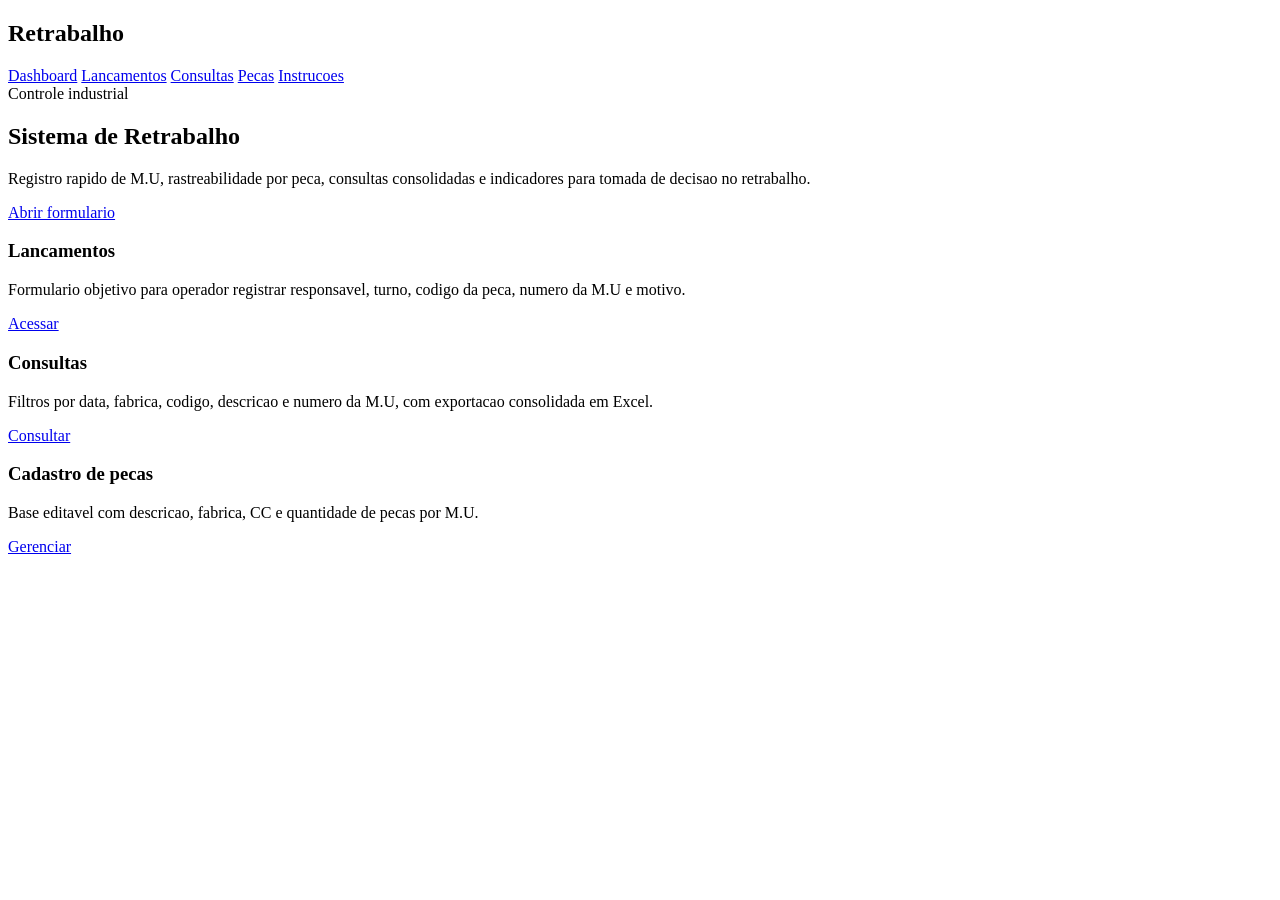
==== index.html @ 372acd65 "Create index.html" ====
<!DOCTYPE html>
<html lang="pt-BR">
<head>
    <meta charset="UTF-8">
    <meta name="viewport" content="width=device-width, initial-scale=1.0">
    <title>Sistema de Retrabalho</title>
    <link rel="stylesheet" href="css/estilo.css">
</head>
<body class="home-page">
<div class="container">
    <aside class="sidebar">
        <h2>Retrabalho</h2>
        <a href="dashboard.html">Dashboard</a>
        <a href="lancamentos.html">Lancamentos</a>
        <a href="consultas.html">Consultas</a>
        <a href="pecas.html">Pecas</a>
        <a href="instrucoes.html">Instrucoes</a>
    </aside>

    <main class="conteudo">
        <section class="home-hero">
            <div>
                <span class="eyebrow">Controle industrial</span>
                <h1>Sistema de Retrabalho</h1>
                <p>Registro rapido de M.U, rastreabilidade por peca, consultas consolidadas e indicadores para tomada de decisao no retrabalho.</p>
            </div>
            <a class="btn-link" href="lancamentos.html">Abrir formulario</a>
        </section>

        <section class="cards-home">
            <article class="card-home">
                <h3>Lancamentos</h3>
                <p>Formulario objetivo para operador registrar responsavel, turno, codigo da peca, numero da M.U e motivo.</p>
                <a href="lancamentos.html">Acessar</a>
            </article>

            <article class="card-home">
                <h3>Consultas</h3>
                <p>Filtros por data, fabrica, codigo, descricao e numero da M.U, com exportacao consolidada em Excel.</p>
                <a href="consultas.html">Consultar</a>
            </article>

            <article class="card-home">
                <h3>Cadastro de pecas</h3>
                <p>Base editavel com descricao, fabrica, CC e quantidade de pecas por M.U.</p>
                <a href="pecas.html">Gerenciar</a>
            </article>
        </section>
    </main>
</div>
<script src="js/app.js"></script>
</body>
</html>
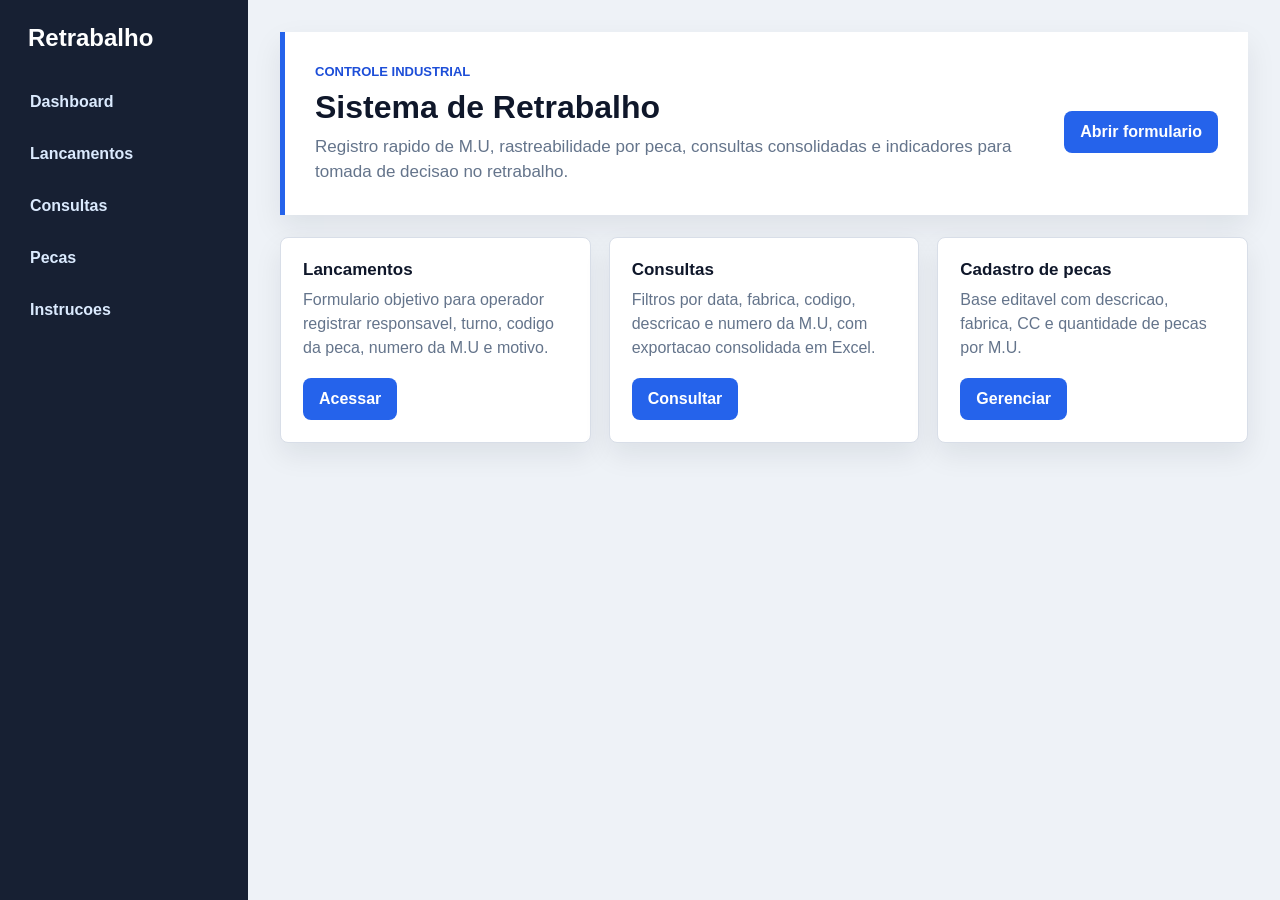
==== commit 128b31f9: "Update index.html" ====
--- a/index.html
+++ b/index.html
@@ -4,7 +4,7 @@
     <meta charset="UTF-8">
     <meta name="viewport" content="width=device-width, initial-scale=1.0">
     <title>Sistema de Retrabalho</title>
-    <link rel="stylesheet" href="css/estilo.css">
+    <link rel="stylesheet" href="estilo.css">
 </head>
 <body class="home-page">
 <div class="container">
--- a/estilo.css
+++ b/estilo.css
@@ -0,0 +1,500 @@
+* {
+    box-sizing: border-box;
+    margin: 0;
+    padding: 0;
+}
+
+:root {
+    --bg: #eef2f7;
+    --surface: #ffffff;
+    --surface-muted: #f8fafc;
+    --sidebar: #172033;
+    --sidebar-hover: #22314d;
+    --text: #0f172a;
+    --muted: #64748b;
+    --border: #d8dee8;
+    --primary: #2563eb;
+    --primary-dark: #1d4ed8;
+    --success: #16a34a;
+    --warning: #f59e0b;
+    --danger: #dc2626;
+    --shadow: 0 12px 28px rgba(15, 23, 42, 0.08);
+}
+
+body {
+    min-height: 100vh;
+    background: var(--bg);
+    color: var(--text);
+    font-family: "Segoe UI", Arial, sans-serif;
+}
+
+.container {
+    display: flex;
+    min-height: 100vh;
+}
+
+.sidebar {
+    position: sticky;
+    top: 0;
+    width: 248px;
+    height: 100vh;
+    padding: 24px 18px;
+    background: var(--sidebar);
+    color: #fff;
+}
+
+.sidebar h2 {
+    margin-bottom: 28px;
+    padding: 0 10px;
+    font-size: 24px;
+    letter-spacing: 0;
+}
+
+.sidebar a {
+    display: flex;
+    align-items: center;
+    min-height: 44px;
+    margin-bottom: 8px;
+    padding: 11px 12px;
+    border-radius: 8px;
+    color: #dbeafe;
+    text-decoration: none;
+    font-weight: 650;
+}
+
+.sidebar a:hover,
+.sidebar a.ativo {
+    background: var(--sidebar-hover);
+    color: #fff;
+}
+
+.conteudo {
+    flex: 1;
+    width: calc(100% - 248px);
+    padding: 32px;
+}
+
+.titulo-pagina {
+    margin-bottom: 20px;
+}
+
+h1 {
+    margin-bottom: 8px;
+    font-size: 32px;
+    line-height: 1.15;
+    letter-spacing: 0;
+}
+
+h2 {
+    margin-bottom: 18px;
+    font-size: 20px;
+}
+
+h3 {
+    margin-bottom: 8px;
+    font-size: 17px;
+}
+
+p {
+    color: var(--muted);
+    line-height: 1.5;
+}
+
+.card {
+    margin-bottom: 20px;
+    padding: 22px;
+    border: 1px solid var(--border);
+    border-radius: 8px;
+    background: var(--surface);
+    box-shadow: var(--shadow);
+}
+
+.home-hero {
+    display: flex;
+    align-items: center;
+    justify-content: space-between;
+    gap: 24px;
+    margin-bottom: 22px;
+    padding: 30px;
+    border-left: 5px solid var(--primary);
+    background: var(--surface);
+    box-shadow: var(--shadow);
+}
+
+.home-hero p {
+    max-width: 720px;
+    font-size: 17px;
+}
+
+.eyebrow {
+    display: inline-block;
+    margin-bottom: 10px;
+    color: var(--primary-dark);
+    font-size: 13px;
+    font-weight: 750;
+    text-transform: uppercase;
+}
+
+.cards-home,
+.cards {
+    display: grid;
+    grid-template-columns: repeat(3, minmax(0, 1fr));
+    gap: 18px;
+}
+
+.cards {
+    grid-template-columns: repeat(4, minmax(0, 1fr));
+    margin-bottom: 20px;
+}
+
+.card-home,
+.dashboard-card {
+    min-height: 150px;
+    padding: 22px;
+    border: 1px solid var(--border);
+    border-radius: 8px;
+    background: var(--surface);
+    box-shadow: var(--shadow);
+}
+
+.dashboard-card h3 {
+    color: var(--muted);
+    font-size: 14px;
+    text-transform: uppercase;
+}
+
+.dashboard-card h2 {
+    margin: 10px 0 0;
+    font-size: 34px;
+}
+
+.card-home a,
+.btn-link {
+    display: inline-flex;
+    align-items: center;
+    justify-content: center;
+    min-height: 42px;
+    margin-top: 18px;
+    padding: 10px 16px;
+    border-radius: 8px;
+    background: var(--primary);
+    color: #fff;
+    font-weight: 700;
+    text-decoration: none;
+}
+
+.card-home a:hover,
+.btn-link:hover {
+    background: var(--primary-dark);
+}
+
+label {
+    display: block;
+    margin-bottom: 6px;
+    color: #334155;
+    font-size: 14px;
+    font-weight: 700;
+}
+
+input,
+select,
+textarea {
+    width: 100%;
+    min-height: 42px;
+    margin-bottom: 14px;
+    padding: 10px 12px;
+    border: 1px solid var(--border);
+    border-radius: 8px;
+    background: #fff;
+    color: var(--text);
+    font: inherit;
+}
+
+textarea {
+    min-height: 92px;
+    resize: vertical;
+}
+
+input:focus,
+select:focus,
+textarea:focus {
+    border-color: var(--primary);
+    outline: 3px solid rgba(37, 99, 235, 0.15);
+}
+
+input[readonly] {
+    background: var(--surface-muted);
+    color: #475569;
+}
+
+.form-grid,
+.filtros-grid {
+    display: grid;
+    grid-template-columns: repeat(3, minmax(0, 1fr));
+    gap: 12px 16px;
+}
+
+.span-2 {
+    grid-column: span 2;
+}
+
+.span-3 {
+    grid-column: span 3;
+}
+
+.acoes-form {
+    display: flex;
+    flex-wrap: wrap;
+    gap: 10px;
+    align-items: center;
+}
+
+button {
+    min-height: 42px;
+    padding: 10px 16px;
+    border: 0;
+    border-radius: 8px;
+    cursor: pointer;
+    font: inherit;
+    font-weight: 750;
+}
+
+.btn-primario {
+    background: var(--primary);
+    color: #fff;
+}
+
+.btn-primario:hover {
+    background: var(--primary-dark);
+}
+
+.btn-secundario {
+    border: 1px solid var(--border);
+    background: #fff;
+    color: #1e293b;
+}
+
+.btn-secundario:hover {
+    background: var(--surface-muted);
+}
+
+.btn-mini {
+    min-height: 32px;
+    padding: 7px 10px;
+    background: #e0ecff;
+    color: #1d4ed8;
+    font-size: 13px;
+}
+
+.btn-mini.perigo {
+    background: #fee2e2;
+    color: var(--danger);
+}
+
+.mensagem-alerta {
+    min-height: 20px;
+    color: var(--warning);
+    font-weight: 700;
+}
+
+.cabecalho-lista {
+    display: flex;
+    align-items: center;
+    justify-content: space-between;
+    gap: 16px;
+    margin-bottom: 12px;
+}
+
+.cabecalho-lista h2 {
+    margin-bottom: 0;
+}
+
+.contador,
+.tag {
+    display: inline-flex;
+    align-items: center;
+    min-height: 26px;
+    padding: 4px 9px;
+    border-radius: 999px;
+    background: #e0f2fe;
+    color: #075985;
+    font-size: 13px;
+    font-weight: 750;
+}
+
+.tag.alerta {
+    background: #fef3c7;
+    color: #92400e;
+}
+
+.busca-compacta {
+    max-width: 320px;
+    margin-bottom: 0;
+}
+
+.tabela-container {
+    width: 100%;
+    overflow-x: auto;
+}
+
+table {
+    width: 100%;
+    border-collapse: collapse;
+    min-width: 860px;
+}
+
+th,
+td {
+    padding: 12px;
+    border-bottom: 1px solid var(--border);
+    text-align: left;
+    vertical-align: top;
+}
+
+th {
+    background: var(--surface-muted);
+    color: #334155;
+    font-size: 12px;
+    text-transform: uppercase;
+}
+
+tr:hover td {
+    background: #f8fafc;
+}
+
+.acoes-tabela {
+    display: flex;
+    gap: 8px;
+}
+
+.registro {
+    display: flex;
+    align-items: center;
+    justify-content: space-between;
+    gap: 18px;
+    padding: 14px 0;
+    border-bottom: 1px solid var(--border);
+}
+
+.registro:last-child {
+    border-bottom: 0;
+}
+
+.registro strong,
+.registro span {
+    display: block;
+}
+
+.registro span {
+    margin-top: 4px;
+    color: var(--muted);
+    font-size: 14px;
+}
+
+.registro-metricas {
+    display: flex;
+    flex-wrap: wrap;
+    gap: 8px;
+    align-items: center;
+    justify-content: flex-end;
+    min-width: 260px;
+}
+
+.sem-registros {
+    padding: 16px;
+    color: var(--muted);
+    text-align: center;
+}
+
+.grafico-barras {
+    display: grid;
+    gap: 14px;
+}
+
+.barra-item {
+    display: grid;
+    grid-template-columns: 120px 1fr;
+    gap: 14px;
+    align-items: center;
+}
+
+.barra-info strong,
+.barra-info span {
+    display: block;
+}
+
+.barra-info span {
+    color: var(--muted);
+    font-size: 13px;
+}
+
+.barra-trilho {
+    height: 28px;
+    overflow: hidden;
+    border-radius: 8px;
+    background: #e2e8f0;
+}
+
+.barra-preenchida {
+    height: 100%;
+    border-radius: 8px;
+    background: linear-gradient(90deg, var(--primary), var(--success));
+}
+
+@media (max-width: 1100px) {
+    .cards,
+    .cards-home,
+    .form-grid,
+    .filtros-grid {
+        grid-template-columns: repeat(2, minmax(0, 1fr));
+    }
+
+    .span-3 {
+        grid-column: span 2;
+    }
+}
+
+@media (max-width: 760px) {
+    .container {
+        flex-direction: column;
+    }
+
+    .sidebar {
+        position: static;
+        width: 100%;
+        height: auto;
+    }
+
+    .conteudo {
+        width: 100%;
+        padding: 18px;
+    }
+
+    .home-hero,
+    .cabecalho-lista,
+    .registro {
+        align-items: stretch;
+        flex-direction: column;
+    }
+
+    .cards,
+    .cards-home,
+    .form-grid,
+    .filtros-grid {
+        grid-template-columns: 1fr;
+    }
+
+    .span-2,
+    .span-3 {
+        grid-column: span 1;
+    }
+
+    .registro-metricas {
+        justify-content: flex-start;
+        min-width: 0;
+    }
+
+    .barra-item {
+        grid-template-columns: 1fr;
+    }
+}
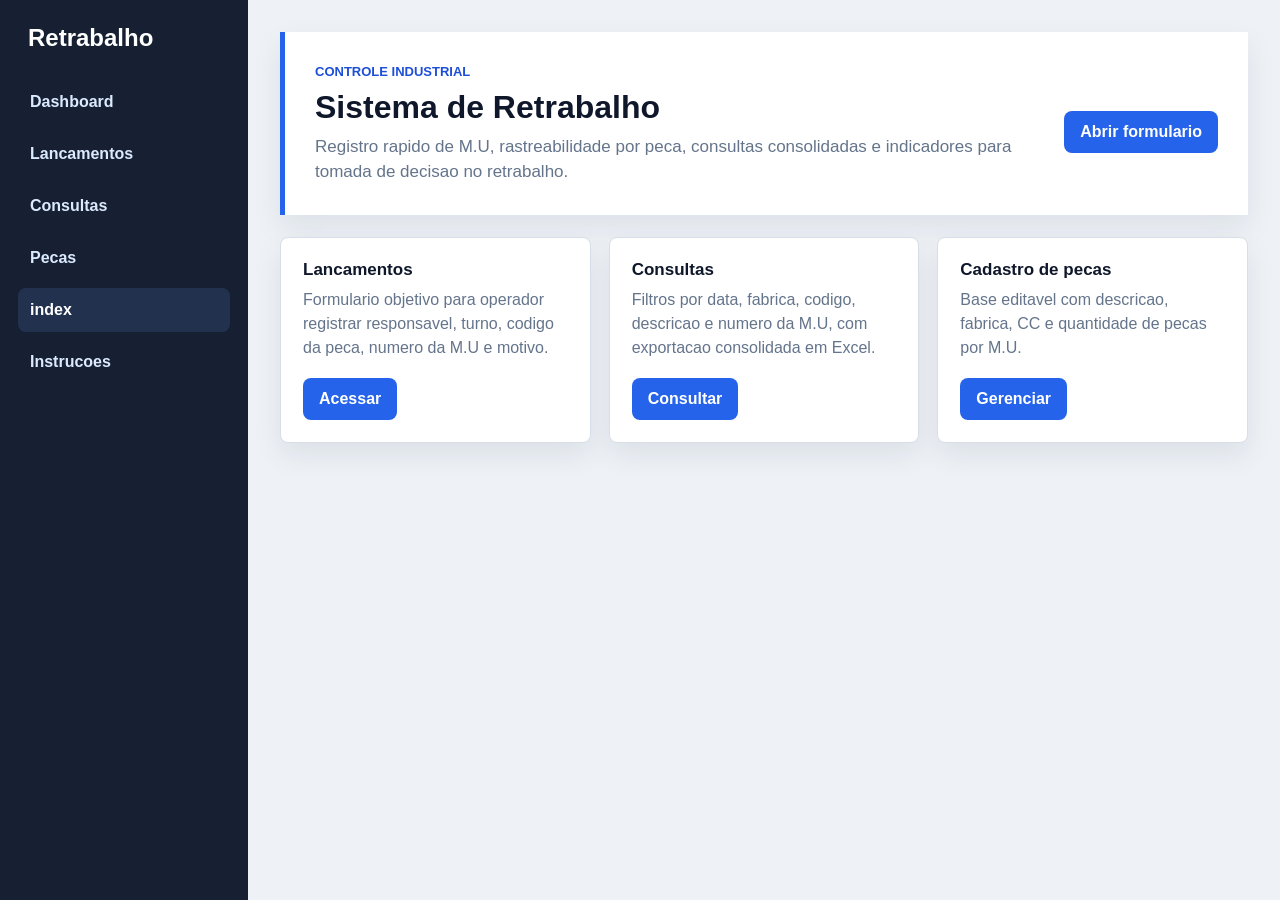
==== commit e286ed60: "Add files via upload" ====
--- a/index.html
+++ b/index.html
@@ -4,7 +4,7 @@
     <meta charset="UTF-8">
     <meta name="viewport" content="width=device-width, initial-scale=1.0">
     <title>Sistema de Retrabalho</title>
-    <link rel="stylesheet" href="estilo.css">
+    <link rel="stylesheet" href="style.css">
 </head>
 <body class="home-page">
 <div class="container">
@@ -14,6 +14,7 @@
         <a href="lancamentos.html">Lancamentos</a>
         <a href="consultas.html">Consultas</a>
         <a href="pecas.html">Pecas</a>
+        <a href="index.html" class="ativo">index</a>
         <a href="instrucoes.html">Instrucoes</a>
     </aside>
 
--- a/style.css
+++ b/style.css
@@ -0,0 +1,500 @@
+* {
+    box-sizing: border-box;
+    margin: 0;
+    padding: 0;
+}
+
+:root {
+    --bg: #eef2f7;
+    --surface: #ffffff;
+    --surface-muted: #f8fafc;
+    --sidebar: #172033;
+    --sidebar-hover: #22314d;
+    --text: #0f172a;
+    --muted: #64748b;
+    --border: #d8dee8;
+    --primary: #2563eb;
+    --primary-dark: #1d4ed8;
+    --success: #16a34a;
+    --warning: #f59e0b;
+    --danger: #dc2626;
+    --shadow: 0 12px 28px rgba(15, 23, 42, 0.08);
+}
+
+body {
+    min-height: 100vh;
+    background: var(--bg);
+    color: var(--text);
+    font-family: "Segoe UI", Arial, sans-serif;
+}
+
+.container {
+    display: flex;
+    min-height: 100vh;
+}
+
+.sidebar {
+    position: sticky;
+    top: 0;
+    width: 248px;
+    height: 100vh;
+    padding: 24px 18px;
+    background: var(--sidebar);
+    color: #fff;
+}
+
+.sidebar h2 {
+    margin-bottom: 28px;
+    padding: 0 10px;
+    font-size: 24px;
+    letter-spacing: 0;
+}
+
+.sidebar a {
+    display: flex;
+    align-items: center;
+    min-height: 44px;
+    margin-bottom: 8px;
+    padding: 11px 12px;
+    border-radius: 8px;
+    color: #dbeafe;
+    text-decoration: none;
+    font-weight: 650;
+}
+
+.sidebar a:hover,
+.sidebar a.ativo {
+    background: var(--sidebar-hover);
+    color: #fff;
+}
+
+.conteudo {
+    flex: 1;
+    width: calc(100% - 248px);
+    padding: 32px;
+}
+
+.titulo-pagina {
+    margin-bottom: 20px;
+}
+
+h1 {
+    margin-bottom: 8px;
+    font-size: 32px;
+    line-height: 1.15;
+    letter-spacing: 0;
+}
+
+h2 {
+    margin-bottom: 18px;
+    font-size: 20px;
+}
+
+h3 {
+    margin-bottom: 8px;
+    font-size: 17px;
+}
+
+p {
+    color: var(--muted);
+    line-height: 1.5;
+}
+
+.card {
+    margin-bottom: 20px;
+    padding: 22px;
+    border: 1px solid var(--border);
+    border-radius: 8px;
+    background: var(--surface);
+    box-shadow: var(--shadow);
+}
+
+.home-hero {
+    display: flex;
+    align-items: center;
+    justify-content: space-between;
+    gap: 24px;
+    margin-bottom: 22px;
+    padding: 30px;
+    border-left: 5px solid var(--primary);
+    background: var(--surface);
+    box-shadow: var(--shadow);
+}
+
+.home-hero p {
+    max-width: 720px;
+    font-size: 17px;
+}
+
+.eyebrow {
+    display: inline-block;
+    margin-bottom: 10px;
+    color: var(--primary-dark);
+    font-size: 13px;
+    font-weight: 750;
+    text-transform: uppercase;
+}
+
+.cards-home,
+.cards {
+    display: grid;
+    grid-template-columns: repeat(3, minmax(0, 1fr));
+    gap: 18px;
+}
+
+.cards {
+    grid-template-columns: repeat(4, minmax(0, 1fr));
+    margin-bottom: 20px;
+}
+
+.card-home,
+.dashboard-card {
+    min-height: 150px;
+    padding: 22px;
+    border: 1px solid var(--border);
+    border-radius: 8px;
+    background: var(--surface);
+    box-shadow: var(--shadow);
+}
+
+.dashboard-card h3 {
+    color: var(--muted);
+    font-size: 14px;
+    text-transform: uppercase;
+}
+
+.dashboard-card h2 {
+    margin: 10px 0 0;
+    font-size: 34px;
+}
+
+.card-home a,
+.btn-link {
+    display: inline-flex;
+    align-items: center;
+    justify-content: center;
+    min-height: 42px;
+    margin-top: 18px;
+    padding: 10px 16px;
+    border-radius: 8px;
+    background: var(--primary);
+    color: #fff;
+    font-weight: 700;
+    text-decoration: none;
+}
+
+.card-home a:hover,
+.btn-link:hover {
+    background: var(--primary-dark);
+}
+
+label {
+    display: block;
+    margin-bottom: 6px;
+    color: #334155;
+    font-size: 14px;
+    font-weight: 700;
+}
+
+input,
+select,
+textarea {
+    width: 100%;
+    min-height: 42px;
+    margin-bottom: 14px;
+    padding: 10px 12px;
+    border: 1px solid var(--border);
+    border-radius: 8px;
+    background: #fff;
+    color: var(--text);
+    font: inherit;
+}
+
+textarea {
+    min-height: 92px;
+    resize: vertical;
+}
+
+input:focus,
+select:focus,
+textarea:focus {
+    border-color: var(--primary);
+    outline: 3px solid rgba(37, 99, 235, 0.15);
+}
+
+input[readonly] {
+    background: var(--surface-muted);
+    color: #475569;
+}
+
+.form-grid,
+.filtros-grid {
+    display: grid;
+    grid-template-columns: repeat(3, minmax(0, 1fr));
+    gap: 12px 16px;
+}
+
+.span-2 {
+    grid-column: span 2;
+}
+
+.span-3 {
+    grid-column: span 3;
+}
+
+.acoes-form {
+    display: flex;
+    flex-wrap: wrap;
+    gap: 10px;
+    align-items: center;
+}
+
+button {
+    min-height: 42px;
+    padding: 10px 16px;
+    border: 0;
+    border-radius: 8px;
+    cursor: pointer;
+    font: inherit;
+    font-weight: 750;
+}
+
+.btn-primario {
+    background: var(--primary);
+    color: #fff;
+}
+
+.btn-primario:hover {
+    background: var(--primary-dark);
+}
+
+.btn-secundario {
+    border: 1px solid var(--border);
+    background: #fff;
+    color: #1e293b;
+}
+
+.btn-secundario:hover {
+    background: var(--surface-muted);
+}
+
+.btn-mini {
+    min-height: 32px;
+    padding: 7px 10px;
+    background: #e0ecff;
+    color: #1d4ed8;
+    font-size: 13px;
+}
+
+.btn-mini.perigo {
+    background: #fee2e2;
+    color: var(--danger);
+}
+
+.mensagem-alerta {
+    min-height: 20px;
+    color: var(--warning);
+    font-weight: 700;
+}
+
+.cabecalho-lista {
+    display: flex;
+    align-items: center;
+    justify-content: space-between;
+    gap: 16px;
+    margin-bottom: 12px;
+}
+
+.cabecalho-lista h2 {
+    margin-bottom: 0;
+}
+
+.contador,
+.tag {
+    display: inline-flex;
+    align-items: center;
+    min-height: 26px;
+    padding: 4px 9px;
+    border-radius: 999px;
+    background: #e0f2fe;
+    color: #075985;
+    font-size: 13px;
+    font-weight: 750;
+}
+
+.tag.alerta {
+    background: #fef3c7;
+    color: #92400e;
+}
+
+.busca-compacta {
+    max-width: 320px;
+    margin-bottom: 0;
+}
+
+.tabela-container {
+    width: 100%;
+    overflow-x: auto;
+}
+
+table {
+    width: 100%;
+    border-collapse: collapse;
+    min-width: 860px;
+}
+
+th,
+td {
+    padding: 12px;
+    border-bottom: 1px solid var(--border);
+    text-align: left;
+    vertical-align: top;
+}
+
+th {
+    background: var(--surface-muted);
+    color: #334155;
+    font-size: 12px;
+    text-transform: uppercase;
+}
+
+tr:hover td {
+    background: #f8fafc;
+}
+
+.acoes-tabela {
+    display: flex;
+    gap: 8px;
+}
+
+.registro {
+    display: flex;
+    align-items: center;
+    justify-content: space-between;
+    gap: 18px;
+    padding: 14px 0;
+    border-bottom: 1px solid var(--border);
+}
+
+.registro:last-child {
+    border-bottom: 0;
+}
+
+.registro strong,
+.registro span {
+    display: block;
+}
+
+.registro span {
+    margin-top: 4px;
+    color: var(--muted);
+    font-size: 14px;
+}
+
+.registro-metricas {
+    display: flex;
+    flex-wrap: wrap;
+    gap: 8px;
+    align-items: center;
+    justify-content: flex-end;
+    min-width: 260px;
+}
+
+.sem-registros {
+    padding: 16px;
+    color: var(--muted);
+    text-align: center;
+}
+
+.grafico-barras {
+    display: grid;
+    gap: 14px;
+}
+
+.barra-item {
+    display: grid;
+    grid-template-columns: 120px 1fr;
+    gap: 14px;
+    align-items: center;
+}
+
+.barra-info strong,
+.barra-info span {
+    display: block;
+}
+
+.barra-info span {
+    color: var(--muted);
+    font-size: 13px;
+}
+
+.barra-trilho {
+    height: 28px;
+    overflow: hidden;
+    border-radius: 8px;
+    background: #e2e8f0;
+}
+
+.barra-preenchida {
+    height: 100%;
+    border-radius: 8px;
+    background: linear-gradient(90deg, var(--primary), var(--success));
+}
+
+@media (max-width: 1100px) {
+    .cards,
+    .cards-home,
+    .form-grid,
+    .filtros-grid {
+        grid-template-columns: repeat(2, minmax(0, 1fr));
+    }
+
+    .span-3 {
+        grid-column: span 2;
+    }
+}
+
+@media (max-width: 760px) {
+    .container {
+        flex-direction: column;
+    }
+
+    .sidebar {
+        position: static;
+        width: 100%;
+        height: auto;
+    }
+
+    .conteudo {
+        width: 100%;
+        padding: 18px;
+    }
+
+    .home-hero,
+    .cabecalho-lista,
+    .registro {
+        align-items: stretch;
+        flex-direction: column;
+    }
+
+    .cards,
+    .cards-home,
+    .form-grid,
+    .filtros-grid {
+        grid-template-columns: 1fr;
+    }
+
+    .span-2,
+    .span-3 {
+        grid-column: span 1;
+    }
+
+    .registro-metricas {
+        justify-content: flex-start;
+        min-width: 0;
+    }
+
+    .barra-item {
+        grid-template-columns: 1fr;
+    }
+}
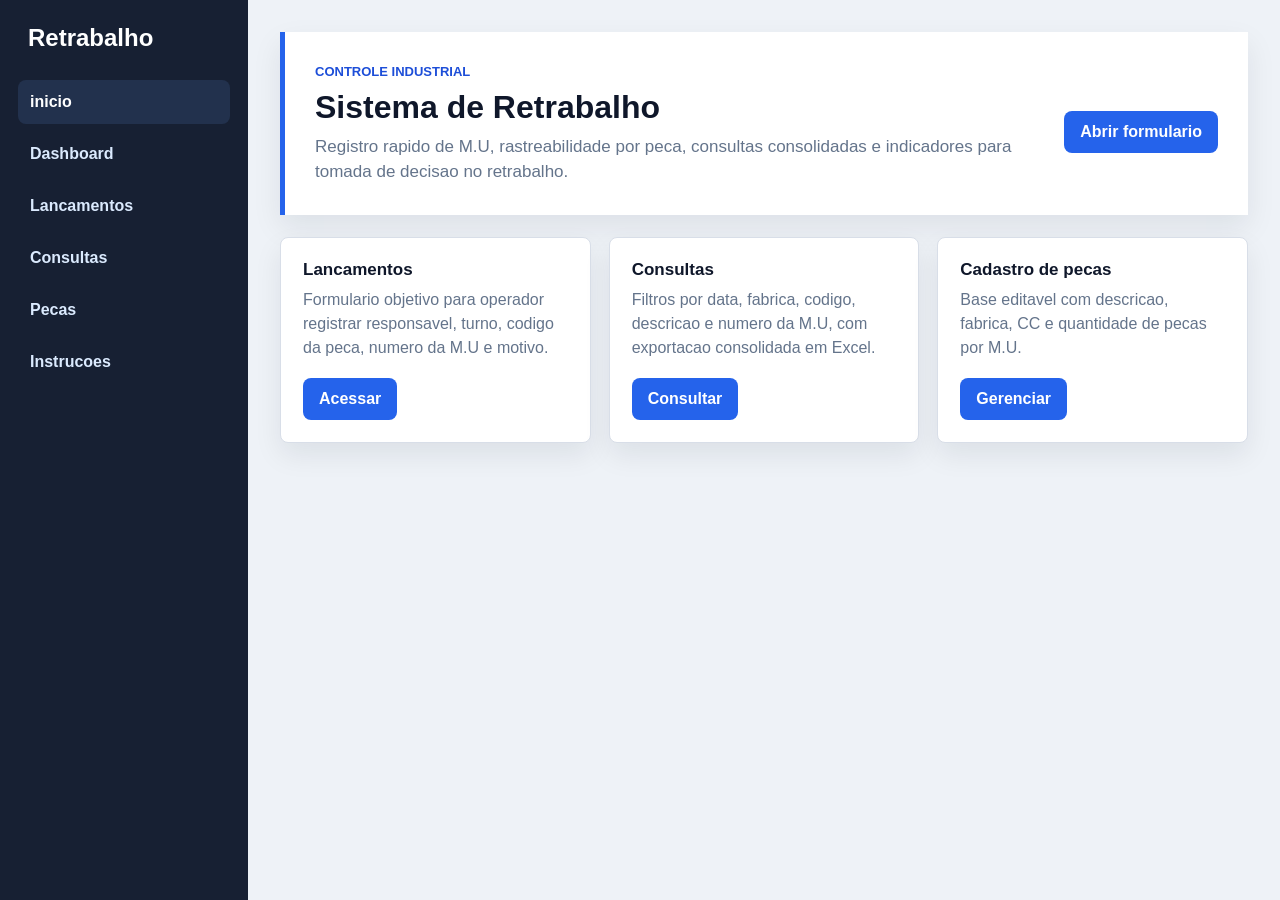
==== commit 3b00bb0b: "Add files via upload" ====
--- a/index.html
+++ b/index.html
@@ -10,11 +10,11 @@
 <div class="container">
     <aside class="sidebar">
         <h2>Retrabalho</h2>
+        <a href="index.html" class="ativo">inicio</a>
         <a href="dashboard.html">Dashboard</a>
         <a href="lancamentos.html">Lancamentos</a>
         <a href="consultas.html">Consultas</a>
         <a href="pecas.html">Pecas</a>
-        <a href="index.html" class="ativo">index</a>
         <a href="instrucoes.html">Instrucoes</a>
     </aside>
 
